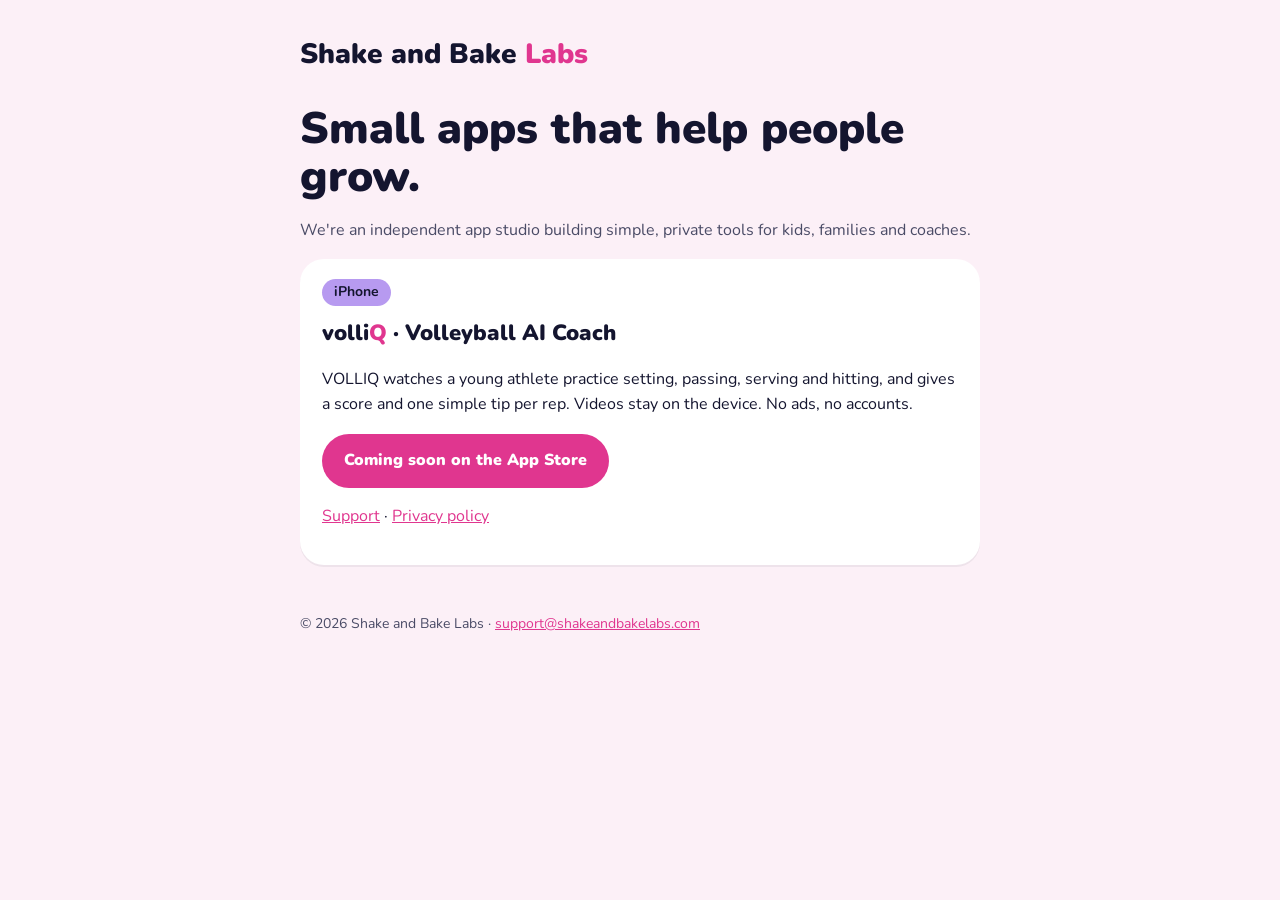
==== index.html @ 88ad1f5d "Shake and Bake Labs site with VOLLIQ privacy and support pages" ====
<!doctype html><html lang="en"><head><meta charset="utf-8"><meta name="viewport" content="width=device-width,initial-scale=1"><title>Shake and Bake Labs</title><meta name="description" content="Shake and Bake Labs makes friendly apps, including VOLLIQ, the AI volleyball coach for young athletes."><link rel="stylesheet" href="style.css"></head><body><main>
<header><a class="brand" href="index.html">Shake and Bake <span>Labs</span></a></header>
<h1>Small apps that help people grow.</h1>
<p class="muted">We're an independent app studio building simple, private tools for kids, families and coaches.</p>
<div class="card">
<span class="tag">iPhone</span>
<h2 style="margin-top:10px">volli<span style="color:var(--mag)">Q</span> · Volleyball AI Coach</h2>
<p>VOLLIQ watches a young athlete practice setting, passing, serving and hitting, and gives a score and one simple tip per rep. Videos stay on the device. No ads, no accounts.</p>
<p><a class="btn" href="#">Coming soon on the App Store</a></p>
<p><a href="volliq/support.html">Support</a> · <a href="volliq/privacy.html">Privacy policy</a></p>
</div>
<footer>© 2026 Shake and Bake Labs · <a href="mailto:support@shakeandbakelabs.com">support@shakeandbakelabs.com</a></footer>
</main></body></html>
---- style.css ----
@font-face{font-family:'Nunito';font-style:normal;font-weight:200 1000;font-display:swap;src:url('fonts/nunito-latin.woff2') format('woff2');}
:root{--ink:#14152F;--mag:#E0368F;--lav:#B79AF0;--blush:#FCF0F7}
*{box-sizing:border-box}body{margin:0;font-family:Nunito,system-ui,sans-serif;background:var(--blush);color:var(--ink);line-height:1.6}
main{max-width:720px;margin:0 auto;padding:32px 20px 64px}
header a.brand{font-weight:900;font-size:28px;color:var(--ink);text-decoration:none}header a.brand span{color:var(--mag)}
nav{display:flex;gap:16px;flex-wrap:wrap;margin-top:6px}nav a{color:var(--mag);font-weight:700;text-decoration:none}
h1{font-weight:900;font-size:clamp(30px,7vw,44px);line-height:1.1;margin:28px 0 6px}
h2{font-weight:900;font-size:22px;margin:32px 0 8px}
.card{background:#fff;border-radius:24px;padding:20px 22px;margin:16px 0;box-shadow:0 2px 0 rgba(20,21,47,.06)}
.muted{color:#4a4b66}a{color:var(--mag)}
.btn{display:inline-block;background:var(--mag);color:#fff;font-weight:900;padding:14px 22px;border-radius:999px;text-decoration:none}
.tag{display:inline-block;background:var(--lav);color:var(--ink);font-weight:700;border-radius:999px;padding:2px 12px;font-size:14px}
details{background:#fff;border-radius:18px;padding:14px 18px;margin:10px 0}summary{font-weight:900;cursor:pointer}
footer{margin-top:48px;font-size:14px;color:#4a4b66}
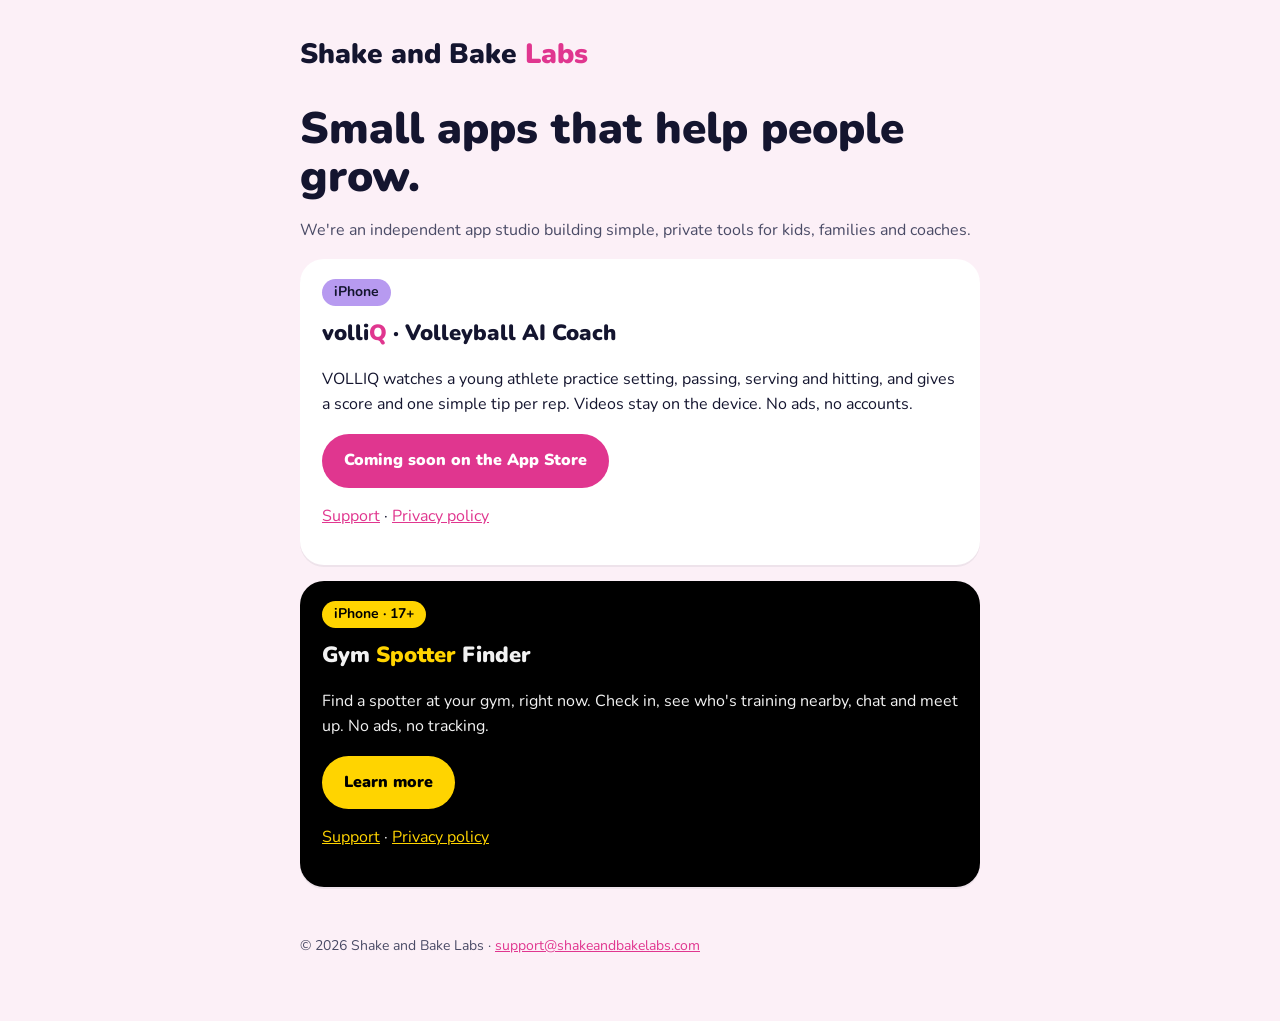
==== commit c93f03e7: "Add Gym Spotter Finder pages (home card, /spotter, privacy, support)" ====
--- a/index.html
+++ b/index.html
@@ -1,4 +1,4 @@
-<!doctype html><html lang="en"><head><meta charset="utf-8"><meta name="viewport" content="width=device-width,initial-scale=1"><title>Shake and Bake Labs</title><meta name="description" content="Shake and Bake Labs makes friendly apps, including VOLLIQ, the AI volleyball coach for young athletes."><link rel="stylesheet" href="style.css"></head><body><main>
+<!doctype html><html lang="en"><head><meta charset="utf-8"><meta name="viewport" content="width=device-width,initial-scale=1"><title>Shake and Bake Labs</title><meta name="description" content="Shake and Bake Labs makes friendly apps, including VOLLIQ and Gym Spotter Finder."><link rel="stylesheet" href="style.css"></head><body><main>
 <header><a class="brand" href="index.html">Shake and Bake <span>Labs</span></a></header>
 <h1>Small apps that help people grow.</h1>
 <p class="muted">We're an independent app studio building simple, private tools for kids, families and coaches.</p>
@@ -9,5 +9,12 @@
 <p><a class="btn" href="#">Coming soon on the App Store</a></p>
 <p><a href="volliq/support.html">Support</a> · <a href="volliq/privacy.html">Privacy policy</a></p>
 </div>
+<div class="card" style="background:#000;color:#f2f2f2">
+<span class="tag" style="background:#FFD400;color:#000">iPhone · 17+</span>
+<h2 style="margin-top:10px">Gym <span style="color:#FFD400">Spotter</span> Finder</h2>
+<p>Find a spotter at your gym, right now. Check in, see who's training nearby, chat and meet up. No ads, no tracking.</p>
+<p><a class="btn" style="background:#FFD400;color:#000" href="spotter/">Learn more</a></p>
+<p><a style="color:#FFD400" href="spotter/support/">Support</a> · <a style="color:#FFD400" href="spotter/privacy/">Privacy policy</a></p>
+</div>
 <footer>© 2026 Shake and Bake Labs · <a href="mailto:support@shakeandbakelabs.com">support@shakeandbakelabs.com</a></footer>
 </main></body></html>
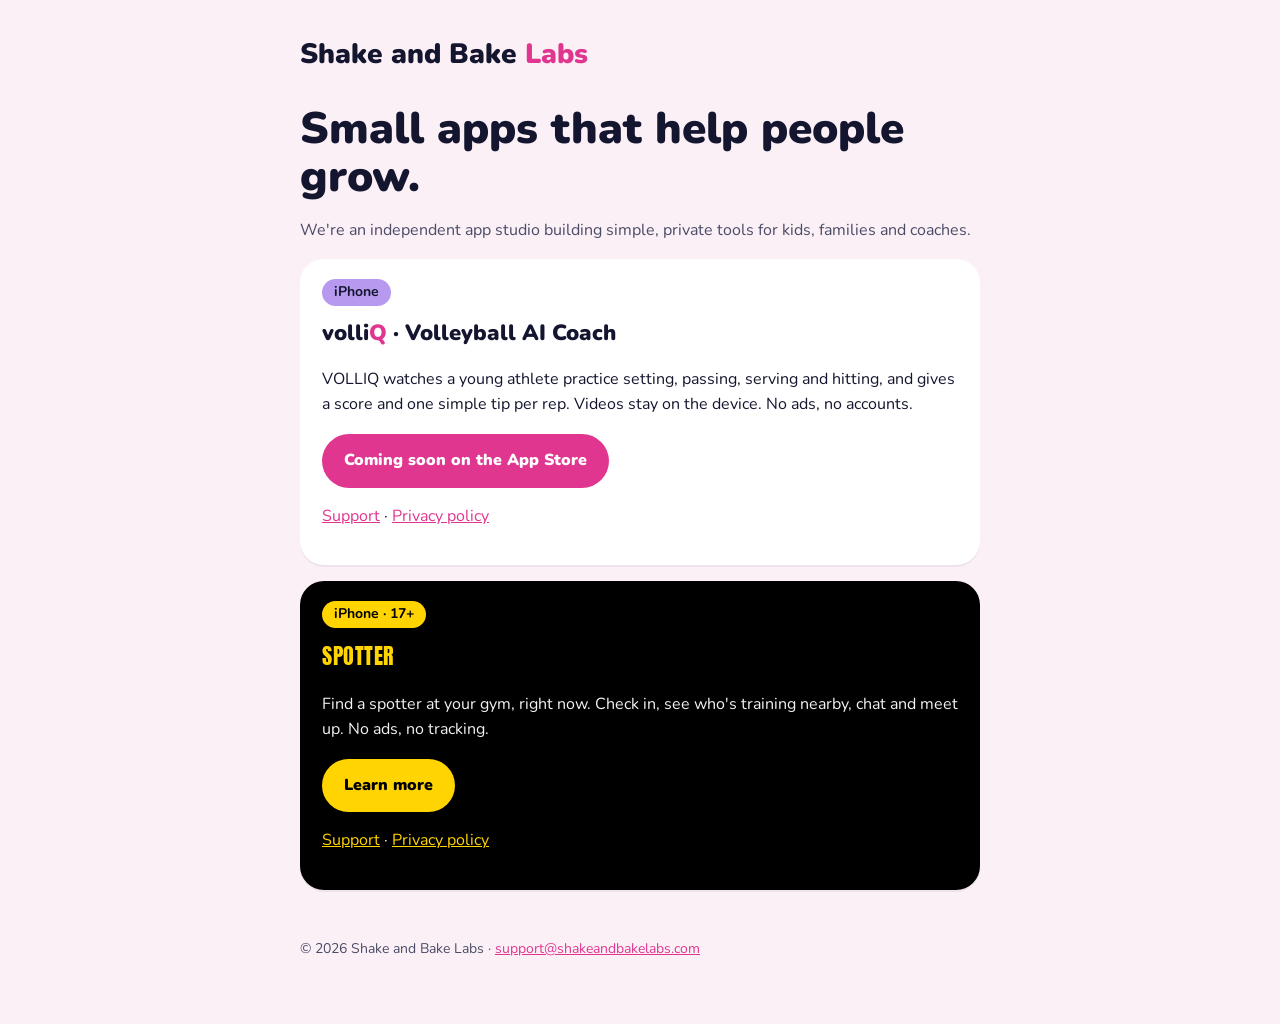
==== commit 017c22d4: "Spotter pages: brand as SPOTTER" ====
--- a/index.html
+++ b/index.html
@@ -1,4 +1,4 @@
-<!doctype html><html lang="en"><head><meta charset="utf-8"><meta name="viewport" content="width=device-width,initial-scale=1"><title>Shake and Bake Labs</title><meta name="description" content="Shake and Bake Labs makes friendly apps, including VOLLIQ and Gym Spotter Finder."><link rel="stylesheet" href="style.css"></head><body><main>
+<!doctype html><html lang="en"><head><meta charset="utf-8"><meta name="viewport" content="width=device-width,initial-scale=1"><title>Shake and Bake Labs</title><meta name="description" content="Shake and Bake Labs makes friendly apps, including VOLLIQ and SPOTTER."><link href="https://fonts.googleapis.com/css2?family=Anton&display=swap" rel="stylesheet"><link rel="stylesheet" href="style.css"></head><body><main>
 <header><a class="brand" href="index.html">Shake and Bake <span>Labs</span></a></header>
 <h1>Small apps that help people grow.</h1>
 <p class="muted">We're an independent app studio building simple, private tools for kids, families and coaches.</p>
@@ -11,7 +11,7 @@
 </div>
 <div class="card" style="background:#000;color:#f2f2f2">
 <span class="tag" style="background:#FFD400;color:#000">iPhone · 17+</span>
-<h2 style="margin-top:10px">Gym <span style="color:#FFD400">Spotter</span> Finder</h2>
+<h2 style="margin-top:10px"><span style="font-family:Anton,Impact,sans-serif;font-weight:400;color:#FFD400;letter-spacing:.5px">SPOTTER</span></h2>
 <p>Find a spotter at your gym, right now. Check in, see who's training nearby, chat and meet up. No ads, no tracking.</p>
 <p><a class="btn" style="background:#FFD400;color:#000" href="spotter/">Learn more</a></p>
 <p><a style="color:#FFD400" href="spotter/support/">Support</a> · <a style="color:#FFD400" href="spotter/privacy/">Privacy policy</a></p>
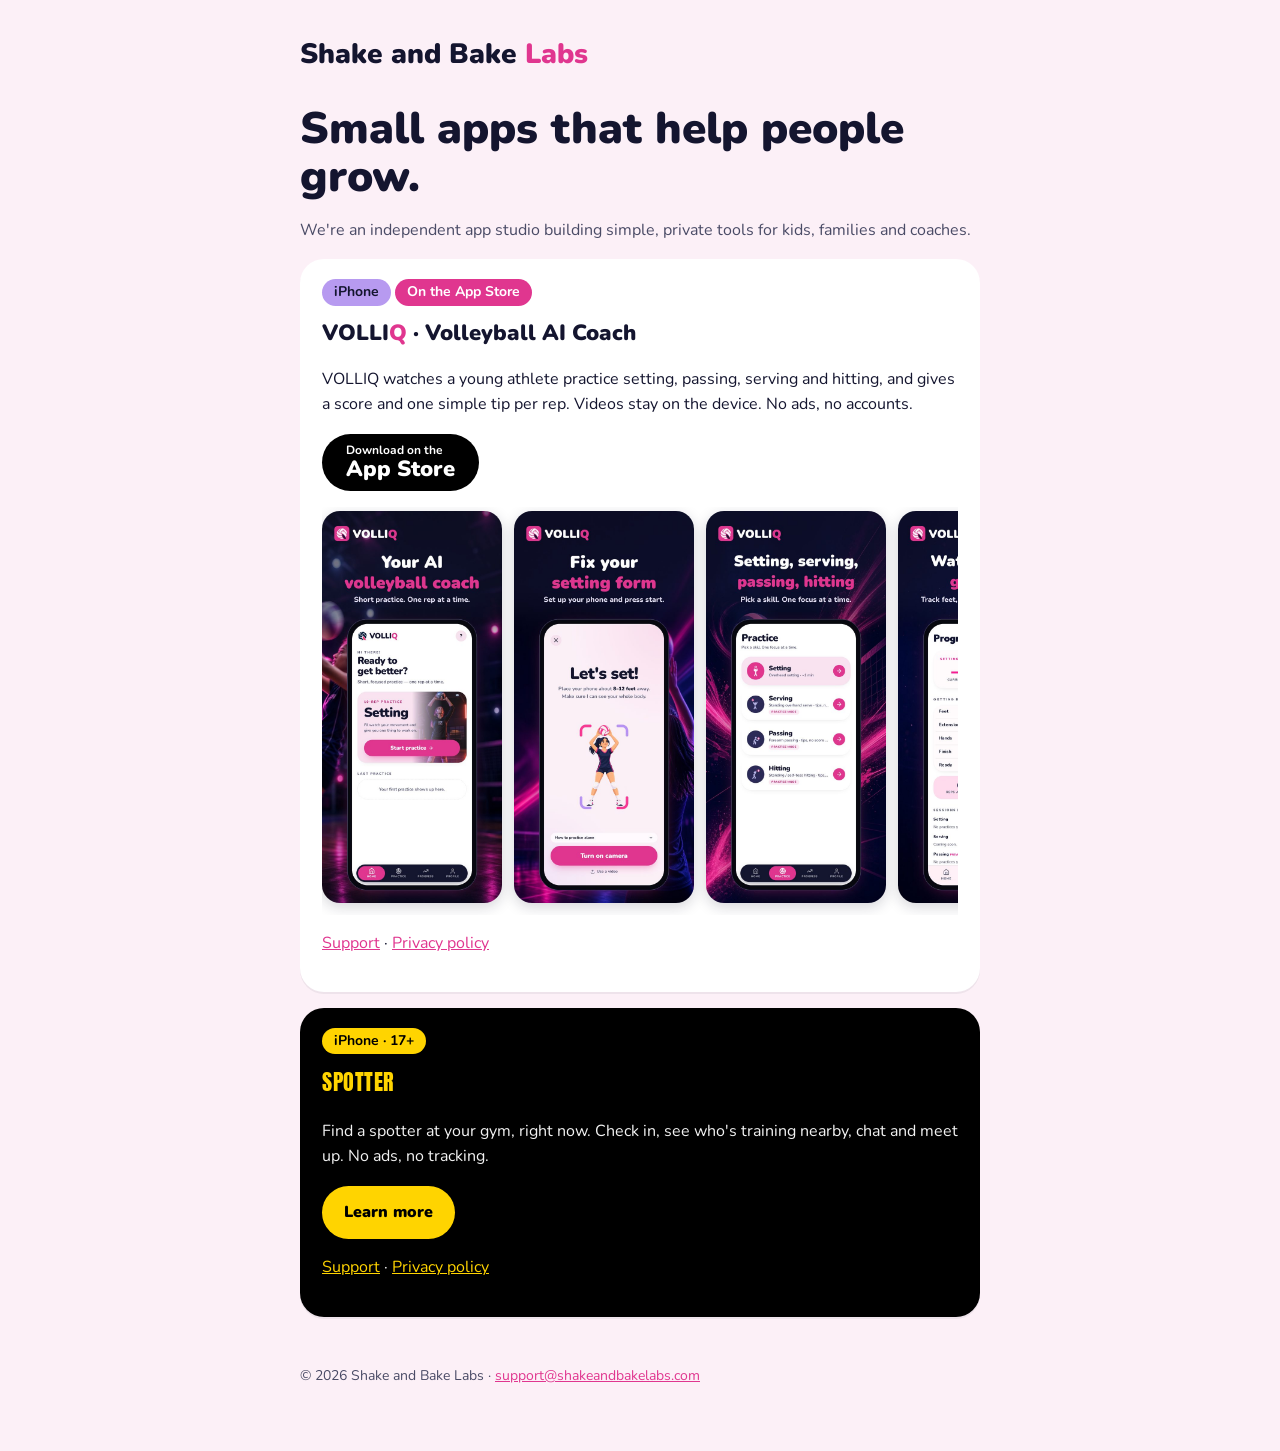
==== commit cd8b4af7: "VOLLIQ: On the App Store badge, link, and new screenshots" ====
--- a/index.html
+++ b/index.html
@@ -3,10 +3,11 @@
 <h1>Small apps that help people grow.</h1>
 <p class="muted">We're an independent app studio building simple, private tools for kids, families and coaches.</p>
 <div class="card">
-<span class="tag">iPhone</span>
-<h2 style="margin-top:10px">volli<span style="color:var(--mag)">Q</span> · Volleyball AI Coach</h2>
+<span class="tag">iPhone</span> <span class="tag live">On the App Store</span>
+<h2 style="margin-top:10px">VOLLI<span style="color:var(--mag)">Q</span> · Volleyball AI Coach</h2>
 <p>VOLLIQ watches a young athlete practice setting, passing, serving and hitting, and gives a score and one simple tip per rep. Videos stay on the device. No ads, no accounts.</p>
-<p><a class="btn" href="#">Coming soon on the App Store</a></p>
+<p><a class="btn appstore" href="https://apps.apple.com/us/app/volliq/id6821212934" aria-label="Download VOLLIQ on the App Store"><small>Download on the</small>App Store</a></p>
+<div class="shots"><img src="volliq/img/1-coach.jpg" alt="VOLLIQ Home screen: your AI volleyball coach" loading="lazy" width="600" height="1304"><img src="volliq/img/2-setting.jpg" alt="VOLLIQ Setting setup screen" loading="lazy" width="600" height="1304"><img src="volliq/img/3-skills.jpg" alt="VOLLIQ Practice skills: setting, serving, passing, hitting" loading="lazy" width="600" height="1304"><img src="volliq/img/4-progress.jpg" alt="VOLLIQ Progress tracking" loading="lazy" width="600" height="1304"><img src="volliq/img/5-athlete.jpg" alt="VOLLIQ Profile for young athletes" loading="lazy" width="600" height="1304"><img src="volliq/img/6-analysis.jpg" alt="VOLLIQ AI analysis of every rep" loading="lazy" width="600" height="1304"></div>
 <p><a href="volliq/support.html">Support</a> · <a href="volliq/privacy.html">Privacy policy</a></p>
 </div>
 <div class="card" style="background:#000;color:#f2f2f2">
--- a/style.css
+++ b/style.css
@@ -12,3 +12,6 @@
 .tag{display:inline-block;background:var(--lav);color:var(--ink);font-weight:700;border-radius:999px;padding:2px 12px;font-size:14px}
 details{background:#fff;border-radius:18px;padding:14px 18px;margin:10px 0}summary{font-weight:900;cursor:pointer}
 footer{margin-top:48px;font-size:14px;color:#4a4b66}
+.tag.live{background:var(--mag);color:#fff}
+.btn.appstore{background:#000;line-height:1.1;padding:10px 24px;font-size:22px}.btn.appstore small{display:block;font-size:12px;font-weight:700}
+.shots{display:flex;gap:12px;overflow-x:auto;scroll-snap-type:x mandatory;padding:4px 0 12px}.shots img{flex:0 0 auto;width:180px;height:auto;border-radius:18px;scroll-snap-align:start;box-shadow:0 4px 14px rgba(20,21,47,.18)}
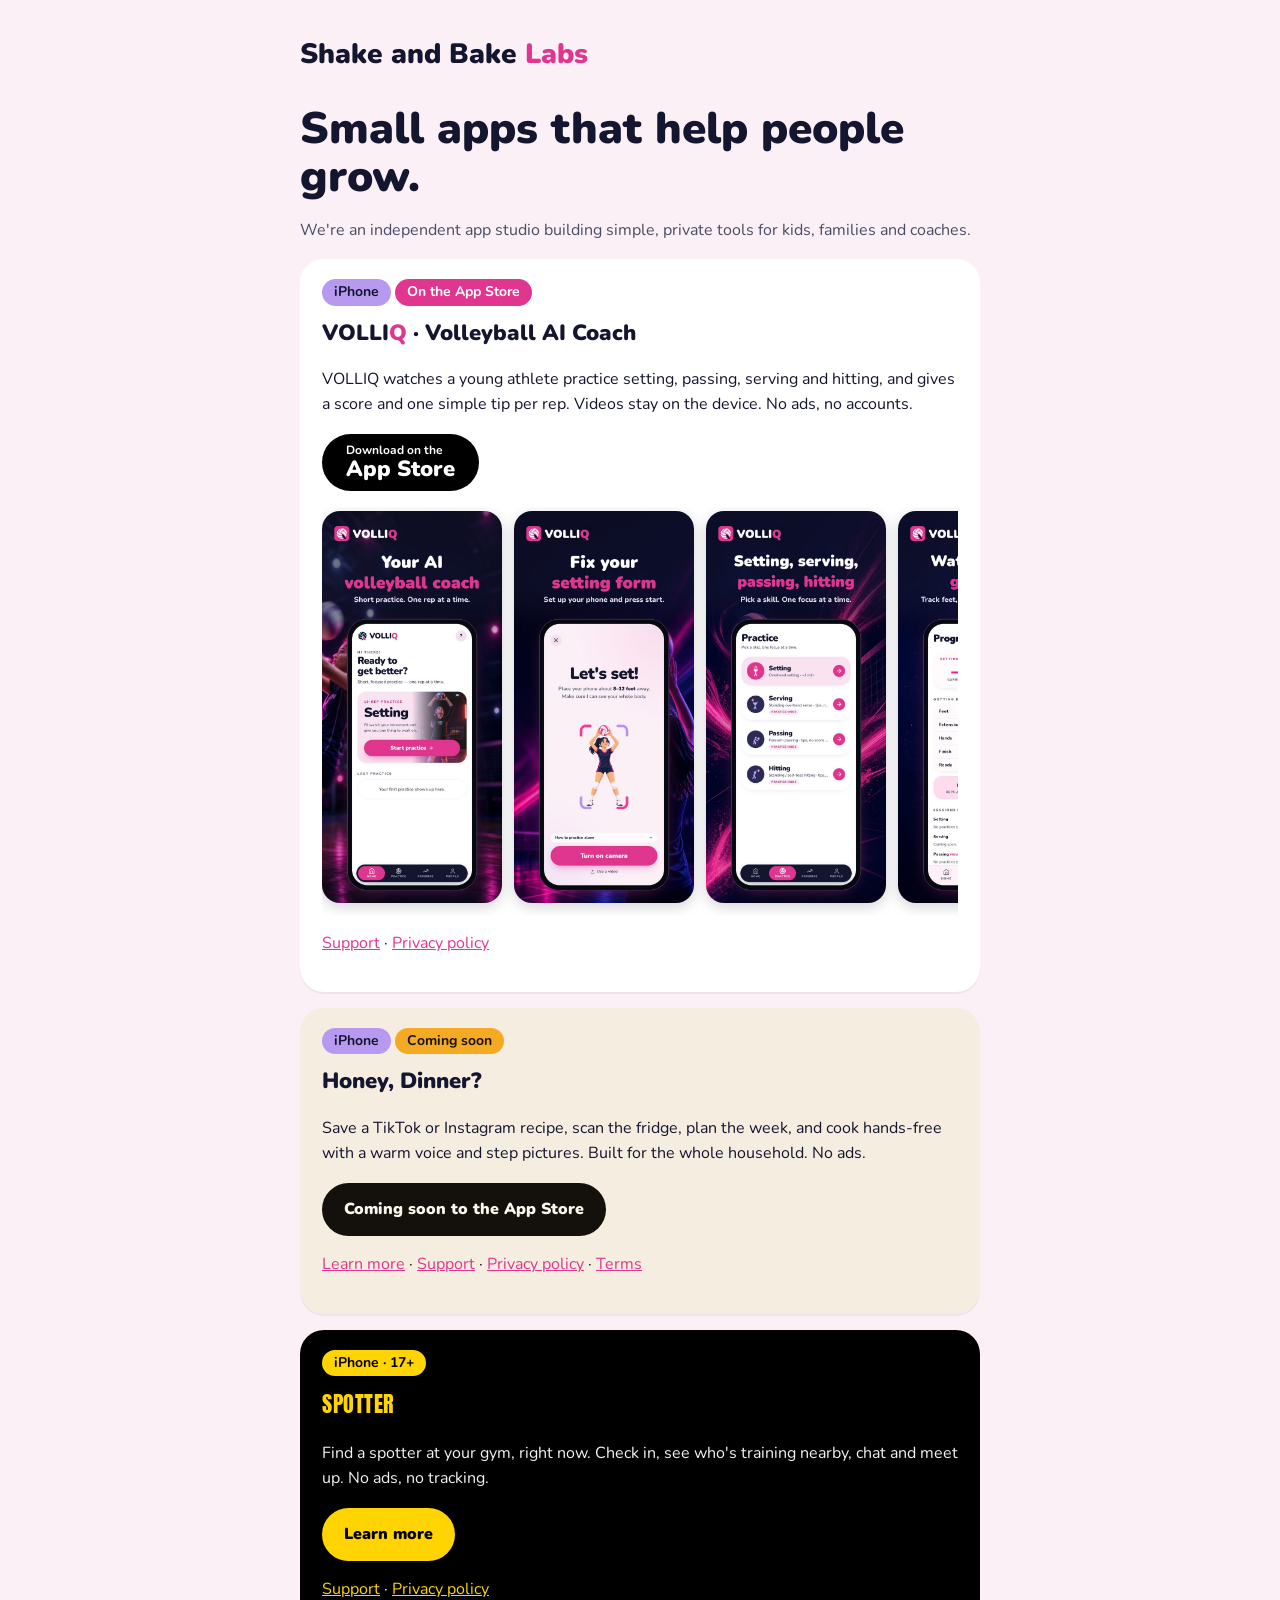
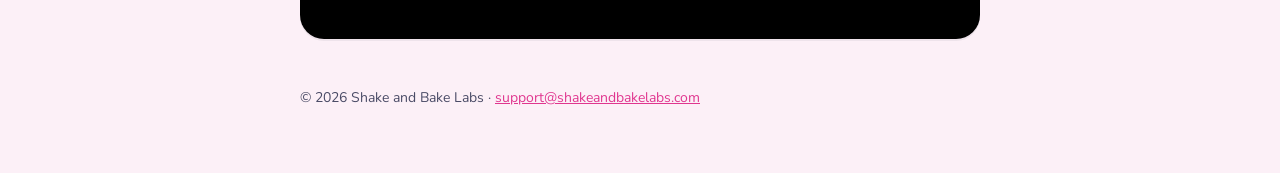
==== commit 5343ba1d: "Add Honey, Dinner? landing, privacy, support, and terms pages. Add /honeydinner/, /honeydinner/priva" ====
--- a/index.html
+++ b/index.html
@@ -1,4 +1,4 @@
-<!doctype html><html lang="en"><head><meta charset="utf-8"><meta name="viewport" content="width=device-width,initial-scale=1"><title>Shake and Bake Labs</title><meta name="description" content="Shake and Bake Labs makes friendly apps, including VOLLIQ and SPOTTER."><link href="https://fonts.googleapis.com/css2?family=Anton&display=swap" rel="stylesheet"><link rel="stylesheet" href="style.css"></head><body><main>
+<!doctype html><html lang="en"><head><meta charset="utf-8"><meta name="viewport" content="width=device-width,initial-scale=1"><title>Shake and Bake Labs</title><meta name="description" content="Shake and Bake Labs makes friendly apps, including VOLLIQ, Honey, Dinner?, and SPOTTER."><link href="https://fonts.googleapis.com/css2?family=Anton&display=swap" rel="stylesheet"><link rel="stylesheet" href="style.css"></head><body><main>
 <header><a class="brand" href="index.html">Shake and Bake <span>Labs</span></a></header>
 <h1>Small apps that help people grow.</h1>
 <p class="muted">We're an independent app studio building simple, private tools for kids, families and coaches.</p>
@@ -10,6 +10,13 @@
 <div class="shots"><img src="volliq/img/1-coach.jpg" alt="VOLLIQ Home screen: your AI volleyball coach" loading="lazy" width="600" height="1304"><img src="volliq/img/2-setting.jpg" alt="VOLLIQ Setting setup screen" loading="lazy" width="600" height="1304"><img src="volliq/img/3-skills.jpg" alt="VOLLIQ Practice skills: setting, serving, passing, hitting" loading="lazy" width="600" height="1304"><img src="volliq/img/4-progress.jpg" alt="VOLLIQ Progress tracking" loading="lazy" width="600" height="1304"><img src="volliq/img/5-athlete.jpg" alt="VOLLIQ Profile for young athletes" loading="lazy" width="600" height="1304"><img src="volliq/img/6-analysis.jpg" alt="VOLLIQ AI analysis of every rep" loading="lazy" width="600" height="1304"></div>
 <p><a href="volliq/support.html">Support</a> · <a href="volliq/privacy.html">Privacy policy</a></p>
 </div>
+<div class="card" style="background:#F4EDE0">
+<span class="tag">iPhone</span> <span class="tag" style="background:#F4AA22;color:#14110D">Coming soon</span>
+<h2 style="margin-top:10px">Honey, Dinner?</h2>
+<p>Save a TikTok or Instagram recipe, scan the fridge, plan the week, and cook hands-free with a warm voice and step pictures. Built for the whole household. No ads.</p>
+<p><a class="btn" style="background:#14110D;color:#FBF6EA" href="honeydinner/">Coming soon to the App Store</a></p>
+<p><a href="honeydinner/">Learn more</a> · <a href="honeydinner/support/">Support</a> · <a href="honeydinner/privacy/">Privacy policy</a> · <a href="honeydinner/terms/">Terms</a></p>
+</div>
 <div class="card" style="background:#000;color:#f2f2f2">
 <span class="tag" style="background:#FFD400;color:#000">iPhone · 17+</span>
 <h2 style="margin-top:10px"><span style="font-family:Anton,Impact,sans-serif;font-weight:400;color:#FFD400;letter-spacing:.5px">SPOTTER</span></h2>
